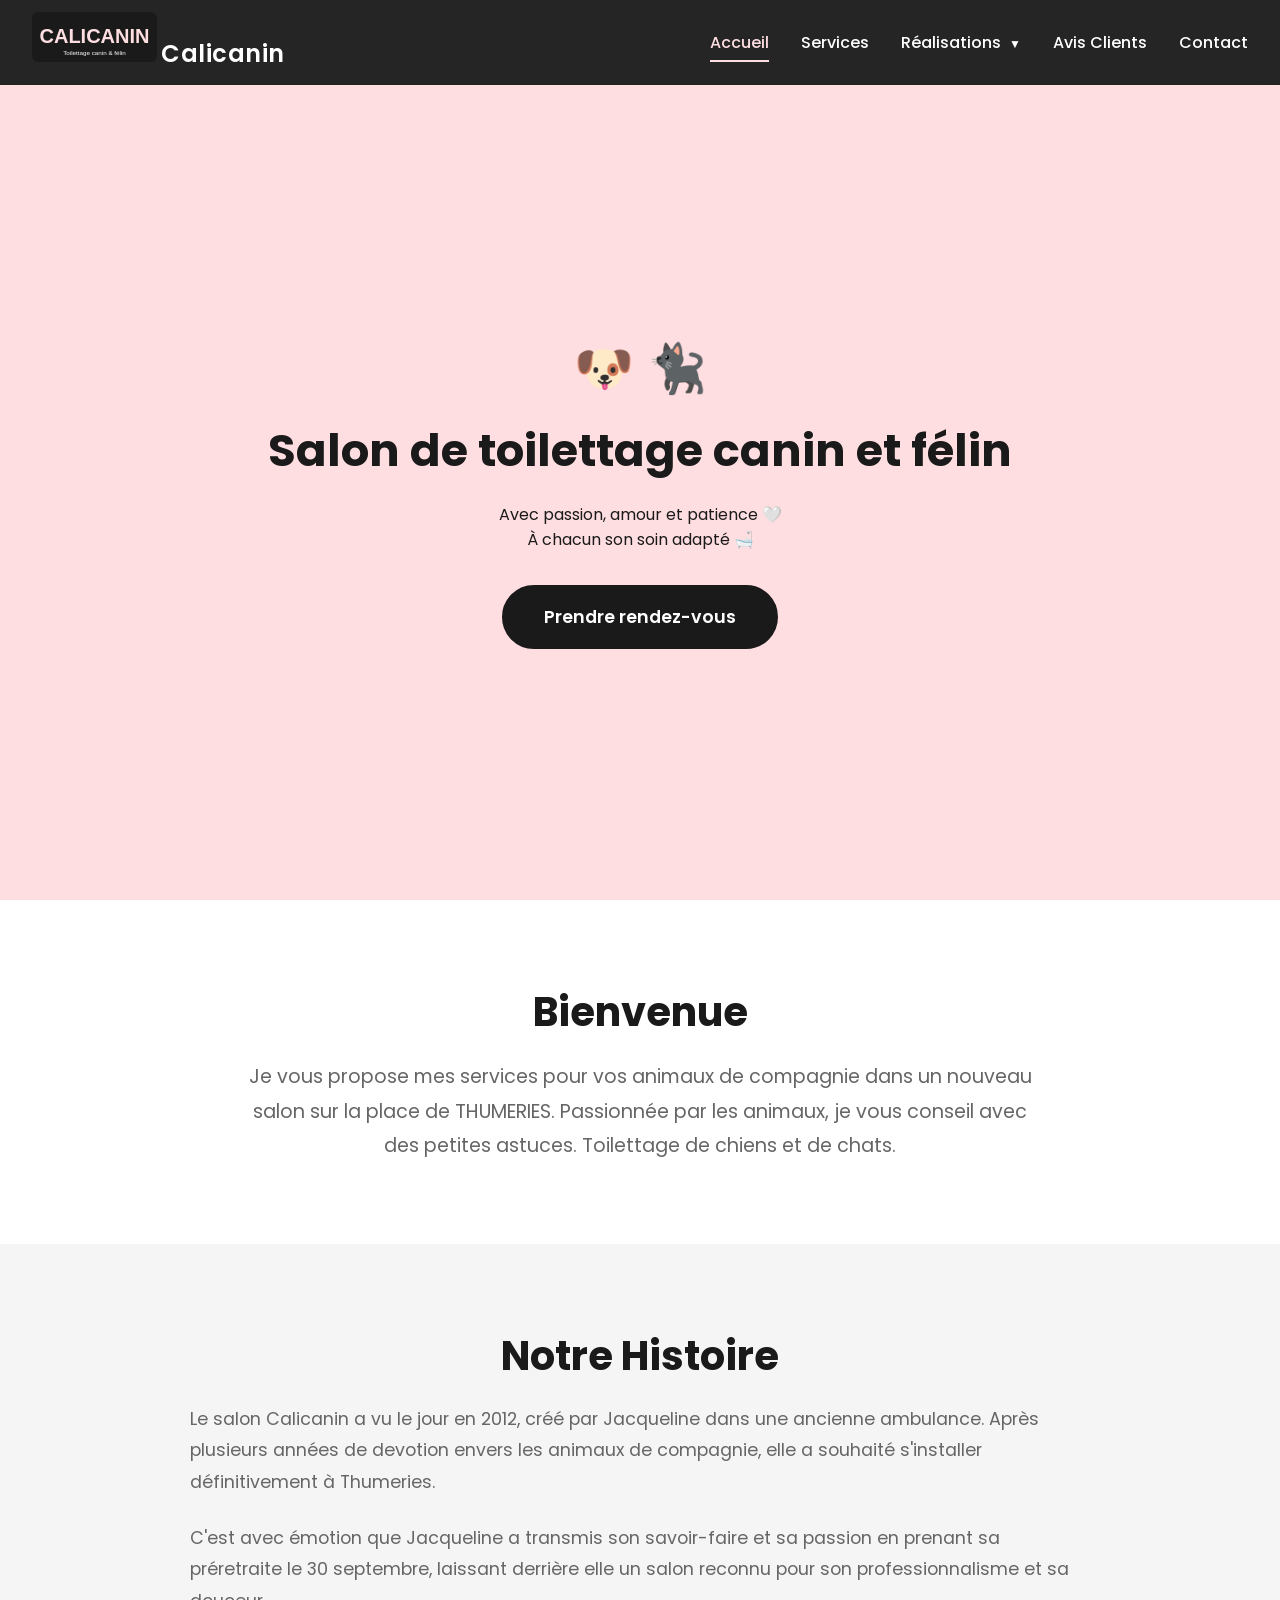
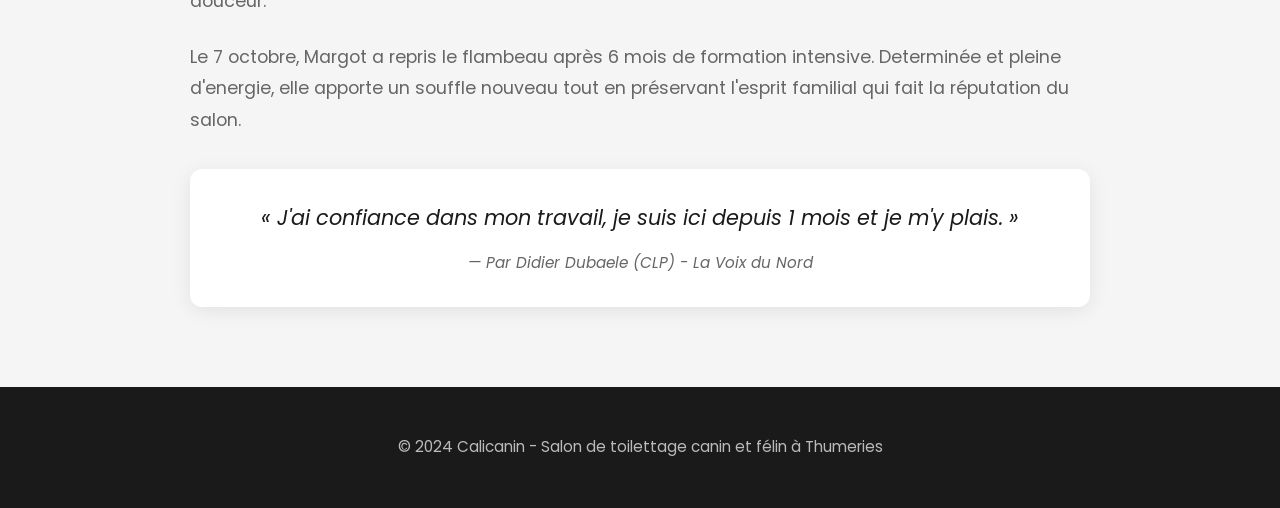
==== index.html @ a3aefd9c "feat: create Calicanin dog and cat grooming salon website - Add multi-page static website with 5 HTM" ====
<!DOCTYPE html>
<html lang="fr">
<head>
  <meta charset="UTF-8">
  <meta name="viewport" content="width=device-width, initial-scale=1.0">
  <title>Calicanin - Salon de Toilettage Canin et Félin</title>
  <meta name="description" content="Salon de toilettage canin et félin à Thumeries. Prendre soin de vos animaux avec passion, amour et patience.">
  <link rel="stylesheet" href="style.css">
  <link rel="preconnect" href="https://fonts.googleapis.com">
  <link rel="preconnect" href="https://fonts.gstatic.com" crossorigin>
  <link href="https://fonts.googleapis.com/css2?family=Poppins:wght@400;500;600;700&display=swap" rel="stylesheet">
</head>
<body>
  <!-- Navigation -->
  <nav class="navbar">
    <div class="logo">
      <a href="index.html">
        <img src="assets/logo-calicanin.svg" alt="Logo Calicanin" onerror="this.style.display='none'">
        <span>Calicanin</span>
      </a>
    </div>
    
    <div class="hamburger">
      <span></span>
      <span></span>
      <span></span>
    </div>
    
    <ul class="nav-links">
      <li><a href="index.html" class="active">Accueil</a></li>
      <li><a href="services.html">Services</a></li>
      <li class="nav-item-dropdown">
        <a href="realisations.html" class="dropdown-toggle">
          Réalisations <span class="dropdown-arrow">▼</span>
        </a>
        <ul class="dropdown-menu">
          <li><a href="realisations.html#chiens">Chiens</a></li>
          <li><a href="realisations.html#chats">Chats</a></li>
          <li><a href="realisations.html#avant-apres">Avant/Après</a></li>
          <li><a href="realisations.html#coupes-ciseaux">Coupes Ciseaux</a></li>
          <li><a href="realisations.html#tontes">Tontes</a></li>
        </ul>
      </li>
      <li><a href="avis.html">Avis Clients</a></li>
      <li><a href="contact.html">Contact</a></li>
    </ul>
  </nav>

  <!-- Main Content -->
  <main>
    <!-- Hero Section -->
    <section class="hero">
      <div class="hero-content">
        <div class="emoji">🐶 🐈‍⬛</div>
        <h1>Salon de toilettage canin et félin</h1>
        <p>Avec passion, amour et patience 🤍</p>
        <p>À chacun son soin adapté 🛁</p>
        <a href="contact.html" class="cta-button">Prendre rendez-vous</a>
      </div>
    </section>

    <!-- Section Bienvenue -->
    <section class="section bienvenue">
      <div class="container">
        <h2 class="section-title">Bienvenue</h2>
        <div class="bienvenue-content">
          <p>Je vous propose mes services pour vos animaux de compagnie dans un nouveau salon sur la place de THUMERIES. Passionnée par les animaux, je vous conseil avec des petites astuces. Toilettage de chiens et de chats.</p>
        </div>
      </div>
    </section>

    <!-- Section Notre Histoire -->
    <section class="section notre-histoire">
      <div class="container">
        <h2 class="section-title">Notre Histoire</h2>
        <div class="histoire-content">
          <p>Le salon Calicanin a vu le jour en 2012, créé par Jacqueline dans une ancienne ambulance. Après plusieurs années de devotion envers les animaux de compagnie, elle a souhaité s'installer définitivement à Thumeries.</p>
          
          <p>C'est avec émotion que Jacqueline a transmis son savoir-faire et sa passion en prenant sa préretraite le 30 septembre, laissant derrière elle un salon reconnu pour son professionnalisme et sa douceur.</p>
          
          <p>Le 7 octobre, Margot a repris le flambeau après 6 mois de formation intensive. Determinée et pleine d'energie, elle apporte un souffle nouveau tout en préservant l'esprit familial qui fait la réputation du salon.</p>
          
          <div class="citation">
            <blockquote>
              « J'ai confiance dans mon travail, je suis ici depuis 1 mois et je m'y plais. »
            </blockquote>
            <cite>— Par Didier Dubaele (CLP) - La Voix du Nord</cite>
          </div>
        </div>
      </div>
    </section>
  </main>

  <!-- Footer -->
  <footer>
    <p>&copy; 2024 Calicanin - Salon de toilettage canin et félin à Thumeries</p>
  </footer>

  <script src="script.js"></script>
</body>
</html>
---- style.css ----
/* ================================================
   CALICANIN - Salon de Toilettage Canin et Félin
   Charte Graphique: Rose pâle #ffdee1, Noir #1a1a1a, Blanc #ffffff
   ================================================ */

/* ---------- Variables CSS ---------- */
:root {
  --color-rose: #ffdee1;
  --color-rose-dark: #ffc4cc;
  --color-noir: #1a1a1a;
  --color-blanc: #ffffff;
  --color-gris: #f5f5f5;
  --color-gris-fonce: #333333;
  --color-texte: #1a1a1a;
  --color-texte-clair: #666666;
  --font-principale: 'Poppins', 'Helvetica Neue', Arial, sans-serif;
  --shadowdouce: 0 4px 20px rgba(0, 0, 0, 0.08);
  --shadow-hover: 0 8px 30px rgba(0, 0, 0, 0.12);
  --transition: all 0.3s ease;
}

/* ---------- Reset et Base ---------- */
* {
  margin: 0;
  padding: 0;
  box-sizing: border-box;
}

html {
  scroll-behavior: smooth;
}

body {
  font-family: var(--font-principale);
  color: var(--color-texte);
  line-height: 1.6;
  background-color: var(--color-blanc);
}

a {
  text-decoration: none;
  color: inherit;
}

ul {
  list-style: none;
}

img {
  max-width: 100%;
  height: auto;
}

/* ---------- Navigation (Navbar) ---------- */
.navbar {
  position: fixed;
  top: 0;
  left: 0;
  right: 0;
  z-index: 1000;
  background-color: rgba(26, 26, 26, 0.95);
  backdrop-filter: blur(10px);
  -webkit-backdrop-filter: blur(10px);
  padding: 0.75rem 2rem;
  display: flex;
  justify-content: space-between;
  align-items: center;
  transition: var(--transition);
}

.navbar .logo {
  display: flex;
  align-items: center;
  gap: 0.75rem;
}

.navbar .logo img {
  height: 50px;
  width: auto;
}

.navbar .logo span {
  color: var(--color-blanc);
  font-size: 1.5rem;
  font-weight: 600;
  letter-spacing: 0.5px;
}

.nav-links {
  display: flex;
  align-items: center;
  gap: 2rem;
}

.nav-links a {
  color: var(--color-blanc);
  font-weight: 500;
  font-size: 1rem;
  position: relative;
  padding: 0.5rem 0;
  transition: var(--transition);
}

.nav-links a::after {
  content: '';
  position: absolute;
  bottom: 0;
  left: 0;
  width: 0;
  height: 2px;
  background-color: var(--color-rose);
  transition: var(--transition);
}

.nav-links a:hover::after,
.nav-links a.active::after {
  width: 100%;
}

.nav-links a:hover,
.nav-links a.active {
  color: var(--color-rose);
}

/* Dropdown Menu */
.nav-item-dropdown {
  position: relative;
}

.dropdown-menu {
  position: absolute;
  top: 100%;
  left: 50%;
  transform: translateX(-50%);
  background-color: var(--color-noir);
  min-width: 200px;
  border-radius: 8px;
  box-shadow: var(--shadow-hover);
  opacity: 0;
  visibility: hidden;
  transition: var(--transition);
  padding: 0.5rem 0;
  margin-top: 0.5rem;
}

.nav-item-dropdown:hover .dropdown-menu {
  opacity: 1;
  visibility: visible;
}

.dropdown-menu li {
  padding: 0;
}

.dropdown-menu a {
  display: block;
  padding: 0.75rem 1.5rem;
  font-size: 0.95rem;
  border-radius: 0;
}

.dropdown-menu a:hover {
  background-color: rgba(255, 222, 225, 0.1);
}

.dropdown-arrow {
  font-size: 0.75rem;
  margin-left: 0.25rem;
}

/* Hamburger Menu */
.hamburger {
  display: none;
  flex-direction: column;
  gap: 5px;
  cursor: pointer;
  padding: 0.5rem;
  z-index: 1001;
}

.hamburger span {
  display: block;
  width: 28px;
  height: 3px;
  background-color: var(--color-blanc);
  border-radius: 3px;
  transition: var(--transition);
}

.hamburger.active span:nth-child(1) {
  transform: rotate(45deg) translate(6px, 6px);
}

.hamburger.active span:nth-child(2) {
  opacity: 0;
}

.hamburger.active span:nth-child(3) {
  transform: rotate(-45deg) translate(6px, -6px);
}

/* ---------- Main Content ---------- */
main {
  padding-top: 80px;
}

.container {
  max-width: 1200px;
  margin: 0 auto;
  padding: 0 2rem;
}

.section {
  padding: 5rem 0;
}

.section-title {
  font-size: 2.5rem;
  font-weight: 700;
  color: var(--color-noir);
  text-align: center;
  margin-bottom: 1rem;
}

.section-subtitle {
  font-size: 1.1rem;
  color: var(--color-texte-clair);
  text-align: center;
  margin-bottom: 3rem;
}

/* ---------- Hero Section (Accueil) ---------- */
.hero {
  background-color: var(--color-rose);
  min-height: calc(100vh - 80px);
  display: flex;
  align-items: center;
  justify-content: center;
  text-align: center;
  padding: 4rem 2rem;
}

.hero-content {
  max-width: 800px;
}

.hero h1 {
  font-size: 2.8rem;
  font-weight: 700;
  color: var(--color-noir);
  margin-bottom: 1.5rem;
  line-height: 1.2;
}

.hero .emoji {
  font-size: 3rem;
  margin-bottom: 1rem;
}

.cta-button {
  display: inline-block;
  background-color: var(--color-noir);
  color: var(--color-blanc);
  padding: 1rem 2.5rem;
  border-radius: 50px;
  font-weight: 600;
  font-size: 1.1rem;
  margin-top: 2rem;
  transition: var(--transition);
  border: 2px solid var(--color-noir);
}

.cta-button:hover {
  background-color: transparent;
  color: var(--color-noir);
  transform: translateY(-3px);
  box-shadow: var(--shadow-hover);
}

/* ---------- Bienvenue Section ---------- */
.bienvenue {
  background-color: var(--color-blanc);
  text-align: center;
}

.bienvenue-content {
  max-width: 800px;
  margin: 0 auto;
}

.bienvenue p {
  font-size: 1.2rem;
  color: var(--color-texte-clair);
  line-height: 1.8;
}

/* ---------- Notre Histoire Section ---------- */
.notre-histoire {
  background-color: var(--color-gris);
}

.histoire-content {
  max-width: 900px;
  margin: 0 auto;
}

.histoire-content p {
  font-size: 1.1rem;
  color: var(--color-texte-clair);
  margin-bottom: 1.5rem;
  line-height: 1.8;
}

.citation {
  background-color: var(--color-blanc);
  padding: 2rem;
  border-radius: 12px;
  box-shadow: var(--shadowdouce);
  text-align: center;
  margin-top: 2rem;
}

.citation blockquote {
  font-size: 1.3rem;
  font-style: italic;
  color: var(--color-noir);
  margin-bottom: 1rem;
}

.citation cite {
  font-size: 0.95rem;
  color: var(--color-texte-clair);
}

/* ---------- Services Page ---------- */
.services-hero {
  background-color: var(--color-rose);
  padding: 6rem 2rem 4rem;
  text-align: center;
}

.services-hero h1 {
  font-size: 2.5rem;
  font-weight: 700;
  color: var(--color-noir);
}

.tarifs-section {
  padding: 4rem 0;
}

.tarif-table {
  width: 100%;
  border-collapse: collapse;
  background-color: var(--color-blanc);
  border-radius: 12px;
  overflow: hidden;
  box-shadow: var(--shadowdouce);
}

.tarif-table thead {
  background-color: var(--color-noir);
  color: var(--color-blanc);
}

.tarif-table th,
.tarif-table td {
  padding: 1.25rem 1.5rem;
  text-align: left;
}

.tarif-table th {
  font-weight: 600;
  font-size: 1.1rem;
}

.tarif-table tbody tr {
  border-bottom: 1px solid var(--color-gris);
}

.tarif-table tbody tr:last-child {
  border-bottom: none;
}

.tarif-table tbody tr:hover {
  background-color: rgba(255, 222, 225, 0.3);
}

.tarif-table td:first-child {
  font-weight: 600;
  color: var(--color-noir);
}

.tarif-table td:last-child {
  text-align: right;
  font-weight: 600;
  color: var(--color-noir);
}

.notes-tarifs {
  margin-top: 2rem;
  padding: 1.5rem;
  background-color: var(--color-gris);
  border-radius: 8px;
  font-size: 0.95rem;
  color: var(--color-texte-clair);
}

/* ---------- Réalisations Page ---------- */
.realisations-hero {
  background-color: var(--color-rose);
  padding: 6rem 2rem 4rem;
  text-align: center;
}

.realisations-hero h1 {
  font-size: 2.5rem;
  font-weight: 700;
  color: var(--color-noir);
}

.galerie-section {
  padding: 4rem 0;
}

.galerie-grid {
  display: grid;
  grid-template-columns: repeat(auto-fill, minmax(280px, 1fr));
  gap: 1.5rem;
}

.galerie-item {
  position: relative;
  overflow: hidden;
  border-radius: 12px;
  aspect-ratio: 4/3;
  background-color: var(--color-gris);
}

.galerie-item img {
  width: 100%;
  height: 100%;
  object-fit: cover;
  transition: var(--transition);
}

.galerie-item:hover img {
  transform: scale(1.05);
}

.galerie-item .overlay {
  position: absolute;
  bottom: 0;
  left: 0;
  right: 0;
  background: linear-gradient(transparent, rgba(0, 0, 0, 0.7));
  color: var(--color-blanc);
  padding: 1.5rem;
  transform: translateY(100%);
  transition: var(--transition);
}

.galerie-item:hover .overlay {
  transform: translateY(0);
}

.placeholder-realisation {
  width: 100%;
  height: 100%;
  display: flex;
  align-items: center;
  justify-content: center;
  background-color: var(--color-rose);
  color: var(--color-noir);
  font-size: 1.2rem;
  font-weight: 500;
}

/* ---------- Avis Page ---------- */
.avis-hero {
  background-color: var(--color-rose);
  padding: 6rem 2rem 4rem;
  text-align: center;
}

.avis-hero h1 {
  font-size: 2.5rem;
  font-weight: 700;
  color: var(--color-noir);
}

.horaires-section {
  padding: 4rem 0;
  background-color: var(--color-blanc);
}

.horaires-grid {
  display: grid;
  grid-template-columns: repeat(auto-fit, minmax(300px, 1fr));
  gap: 2rem;
  max-width: 900px;
  margin: 0 auto;
}

.horaires-card {
  background-color: var(--color-gris);
  padding: 2rem;
  border-radius: 12px;
  text-align: center;
}

.horaires-card h3 {
  font-size: 1.3rem;
  margin-bottom: 1rem;
  color: var(--color-noir);
}

.horaires-card p {
  color: var(--color-texte-clair);
  line-height: 1.8;
}

.google-reviews {
  padding: 4rem 0;
  background-color: var(--color-gris);
}

.google-note {
  text-align: center;
  margin-bottom: 3rem;
}

.google-note .note {
  font-size: 3rem;
  font-weight: 700;
  color: var(--color-noir);
}

.google-note .note span {
  color: #f59e0b;
}

.google-note .avis-count {
  font-size: 1.1rem;
  color: var(--color-texte-clair);
}

.avis-grid {
  display: grid;
  grid-template-columns: repeat(auto-fit, minmax(320px, 1fr));
  gap: 2rem;
  max-width: 1100px;
  margin: 0 auto;
}

.avis-card {
  background-color: var(--color-blanc);
  padding: 2rem;
  border-radius: 12px;
  box-shadow: var(--shadowdouce);
}

.avis-card .auteur {
  font-weight: 600;
  color: var(--color-noir);
  margin-bottom: 0.5rem;
}

.avis-card .etoiles {
  color: #f59e0b;
  margin-bottom: 1rem;
}

.avis-card .texte {
  color: var(--color-texte-clair);
  line-height: 1.7;
  font-style: italic;
}

/* ---------- Contact Page ---------- */
.contact-hero {
  background-color: var(--color-rose);
  padding: 6rem 2rem 4rem;
  text-align: center;
}

.contact-hero h1 {
  font-size: 2.5rem;
  font-weight: 700;
  color: var(--color-noir);
}

.contact-section {
  padding: 4rem 0;
  background-color: var(--color-blanc);
}

.contact-grid {
  display: grid;
  grid-template-columns: repeat(auto-fit, minmax(300px, 1fr));
  gap: 3rem;
  max-width: 1000px;
  margin: 0 auto;
}

.contact-info {
  background-color: var(--color-gris);
  padding: 2.5rem;
  border-radius: 12px;
}

.contact-info h3 {
  font-size: 1.5rem;
  margin-bottom: 1.5rem;
  color: var(--color-noir);
}

.contact-item {
  display: flex;
  align-items: flex-start;
  gap: 1rem;
  margin-bottom: 1.5rem;
}

.contact-item:last-child {
  margin-bottom: 0;
}

.contact-item .icon {
  font-size: 1.5rem;
  flex-shrink: 0;
}

.contact-item .details h4 {
  font-size: 1rem;
  font-weight: 600;
  color: var(--color-noir);
  margin-bottom: 0.25rem;
}

.contact-item .details p {
  color: var(--color-texte-clair);
}

.contact-item .details a {
  color: var(--color-noir);
  transition: var(--transition);
}

.contact-item .details a:hover {
  color: var(--color-rose-dark);
}

.rs-button {
  display: inline-flex;
  align-items: center;
  gap: 0.5rem;
  background-color: var(--color-noir);
  color: var(--color-blanc);
  padding: 0.75rem 1.5rem;
  border-radius: 50px;
  margin-top: 1rem;
  transition: var(--transition);
}

.rs-button:hover {
  background-color: var(--color-rose-dark);
  color: var(--color-noir);
}

.contact-message {
  background-color: var(--color-rose);
  padding: 2.5rem;
  border-radius: 12px;
  display: flex;
  flex-direction: column;
  justify-content: center;
}

.contact-message p {
  font-size: 1.2rem;
  color: var(--color-noir);
  line-height: 1.8;
}

.contact-message .signature {
  margin-top: 2rem;
  font-weight: 600;
}

/* ---------- Footer ---------- */
footer {
  background-color: var(--color-noir);
  color: var(--color-blanc);
  padding: 3rem 2rem;
  text-align: center;
}

footer p {
  color: rgba(255, 255, 255, 0.7);
  font-size: 0.95rem;
}

/* ---------- Responsive Design ---------- */
@media (max-width: 992px) {
  .nav-links {
    position: fixed;
    top: 0;
    right: -100%;
    width: 80%;
    max-width: 350px;
    height: 100vh;
    background-color: var(--color-noir);
    flex-direction: column;
    justify-content: center;
    gap: 1.5rem;
    padding: 2rem;
    transition: var(--transition);
    z-index: 1000;
  }

  .nav-links.active {
    right: 0;
  }

  .hamburger {
    display: flex;
  }

  .dropdown-menu {
    position: static;
    transform: none;
    background-color: transparent;
    box-shadow: none;
    opacity: 1;
    visibility: visible;
    padding-left: 1rem;
    display: none;
  }

  .nav-item-dropdown:hover .dropdown-menu,
  .nav-item-dropdown.active .dropdown-menu {
    display: block;
  }

  .dropdown-menu a {
    color: rgba(255, 255, 255, 0.8);
  }

  .hero h1 {
    font-size: 2rem;
  }

  .section-title {
    font-size: 2rem;
  }
}

@media (max-width: 768px) {
  .navbar {
    padding: 0.75rem 1rem;
  }

  .navbar .logo img {
    height: 40px;
  }

  .navbar .logo span {
    font-size: 1.2rem;
  }

  .hero {
    padding: 3rem 1.5rem;
  }

  .hero h1 {
    font-size: 1.75rem;
  }

  .hero .emoji {
    font-size: 2.5rem;
  }

  .cta-button {
    padding: 0.875rem 2rem;
    font-size: 1rem;
  }

  .section {
    padding: 3rem 0;
  }

  .section-title {
    font-size: 1.75rem;
  }

  .tarif-table {
    font-size: 0.9rem;
  }

  .tarif-table th,
  .tarif-table td {
    padding: 1rem;
  }

  .galerie-grid {
    grid-template-columns: repeat(auto-fill, minmax(200px, 1fr));
    gap: 1rem;
  }

  .avis-grid,
  .contact-grid {
    grid-template-columns: 1fr;
  }

  .container {
    padding: 0 1rem;
  }
}

@media (max-width: 480px) {
  .hero h1 {
    font-size: 1.5rem;
  }

  .section-title {
    font-size: 1.5rem;
  }

  .citation blockquote {
    font-size: 1.1rem;
  }

  .google-note .note {
    font-size: 2.5rem;
  }
}
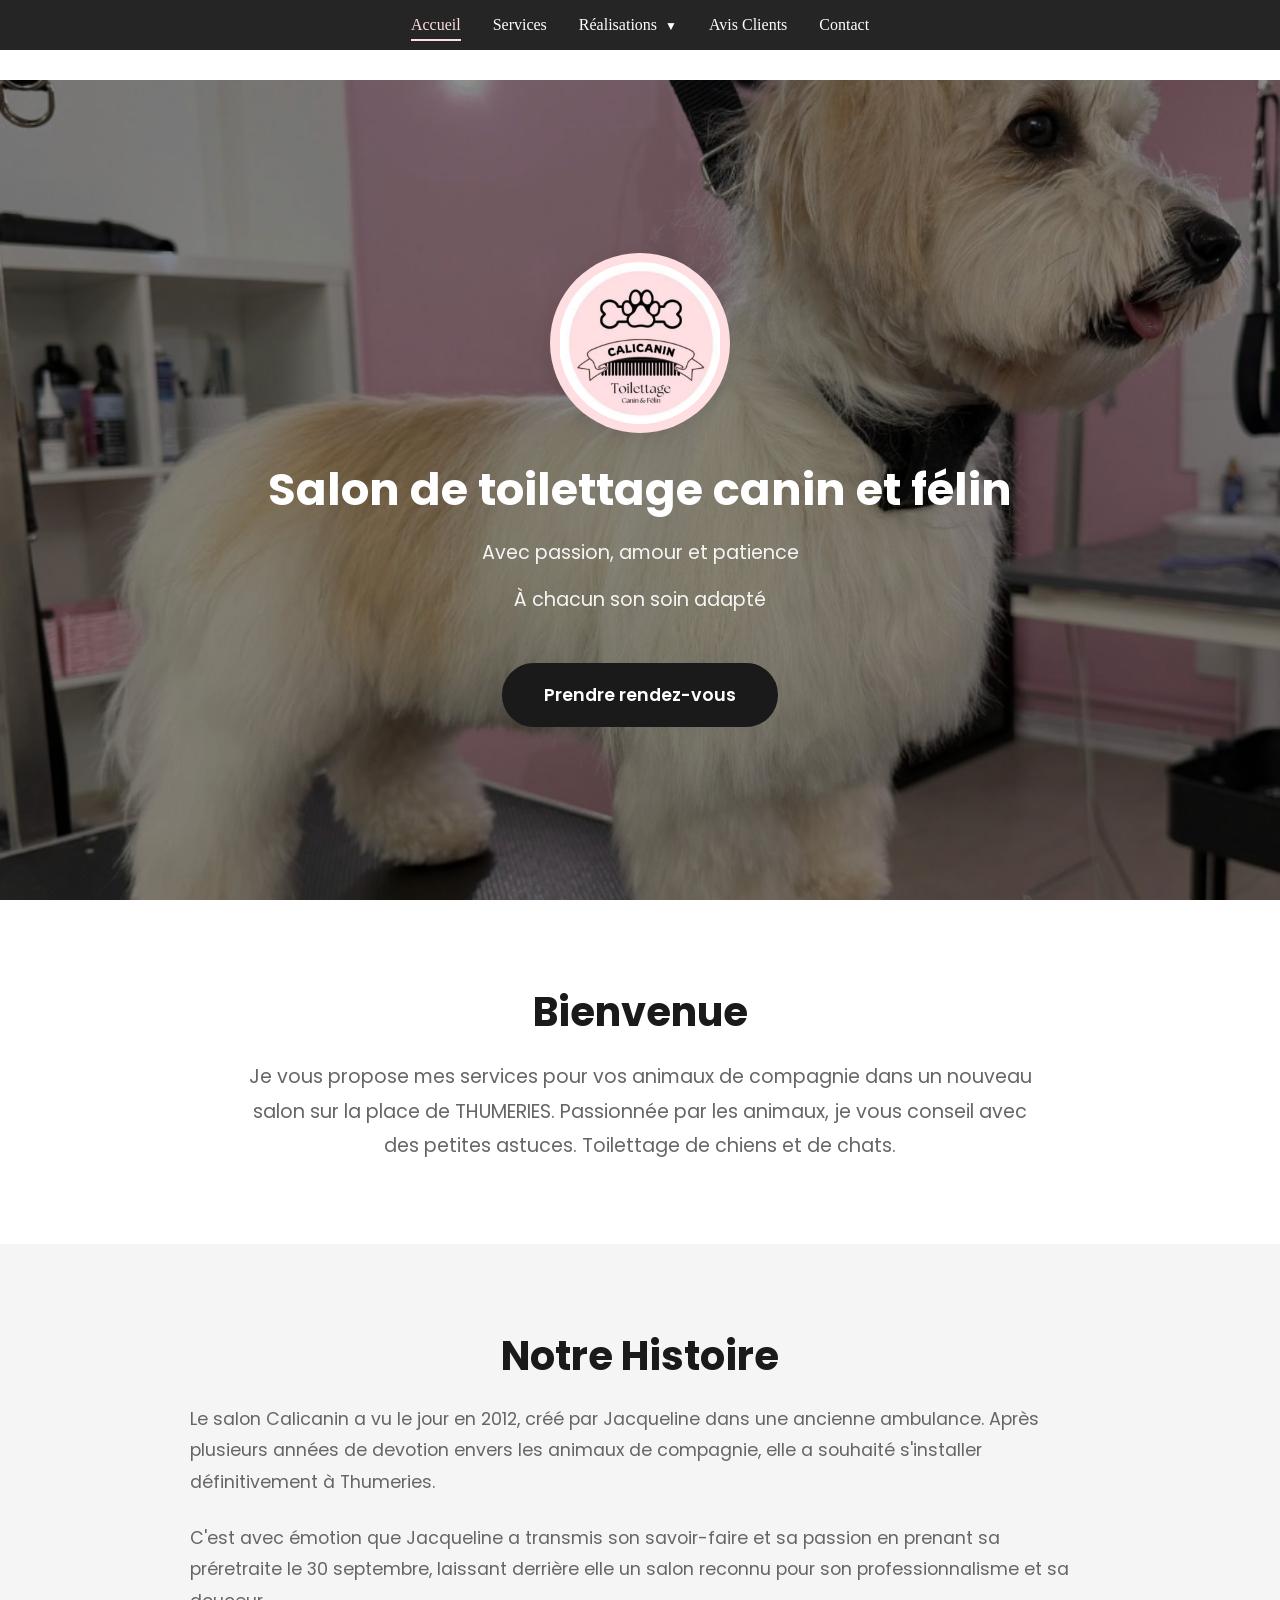
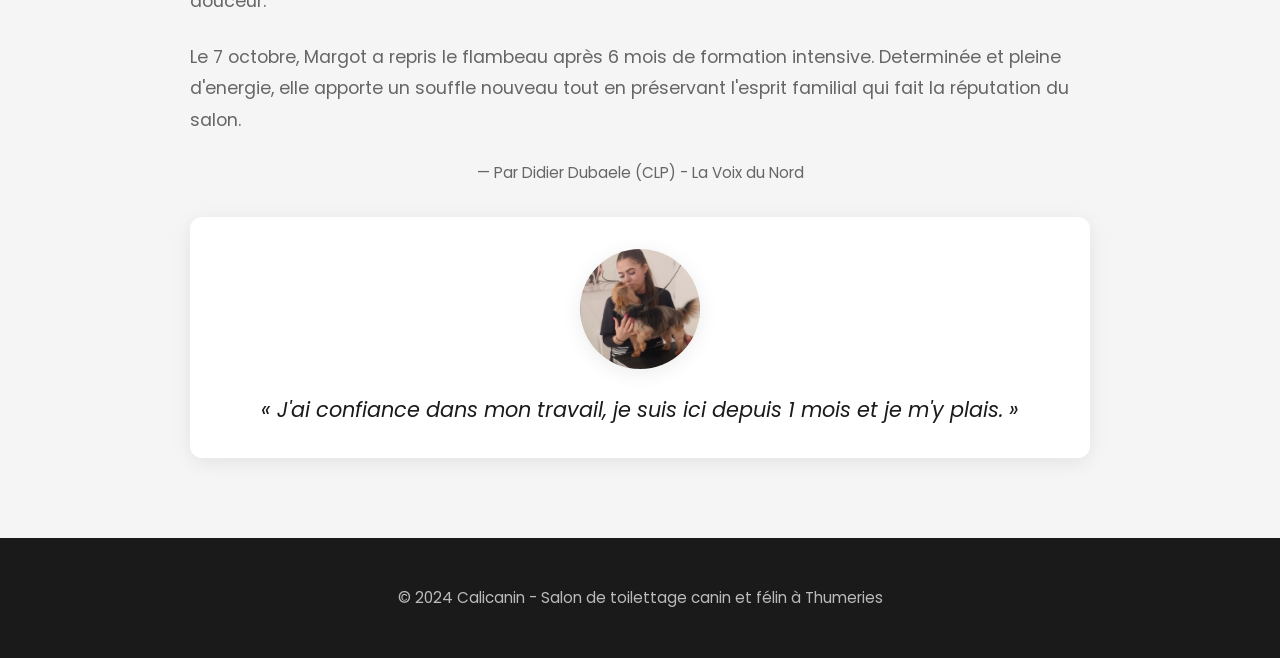
==== commit c7e67ccf: "Mise à jour du site Calicanin" ====
--- a/index.html
+++ b/index.html
@@ -8,18 +8,11 @@
   <link rel="stylesheet" href="style.css">
   <link rel="preconnect" href="https://fonts.googleapis.com">
   <link rel="preconnect" href="https://fonts.gstatic.com" crossorigin>
-  <link href="https://fonts.googleapis.com/css2?family=Poppins:wght@400;500;600;700&display=swap" rel="stylesheet">
+  <link href="https://fonts.googleapis.com/css2?family=Poppins:wght@400;500;600;700&family=Baguette+Script&display=swap" rel="stylesheet">
 </head>
 <body>
   <!-- Navigation -->
   <nav class="navbar">
-    <div class="logo">
-      <a href="index.html">
-        <img src="assets/logo-calicanin.svg" alt="Logo Calicanin" onerror="this.style.display='none'">
-        <span>Calicanin</span>
-      </a>
-    </div>
-    
     <div class="hamburger">
       <span></span>
       <span></span>
@@ -51,10 +44,12 @@
     <!-- Hero Section -->
     <section class="hero">
       <div class="hero-content">
-        <div class="emoji">🐶 🐈‍⬛</div>
+        <div class="hero-logo">
+          <img src="assets/logo.png" alt="Logo Calicanin" class="hero-logo-image" onerror="this.style.display='none'">
+        </div>
         <h1>Salon de toilettage canin et félin</h1>
-        <p>Avec passion, amour et patience 🤍</p>
-        <p>À chacun son soin adapté 🛁</p>
+        <p class="hero-subtitle">Avec passion, amour et patience</p>
+        <p class="hero-callout">À chacun son soin adapté</p>
         <a href="contact.html" class="cta-button">Prendre rendez-vous</a>
       </div>
     </section>
@@ -80,11 +75,13 @@
           
           <p>Le 7 octobre, Margot a repris le flambeau après 6 mois de formation intensive. Determinée et pleine d'energie, elle apporte un souffle nouveau tout en préservant l'esprit familial qui fait la réputation du salon.</p>
           
+          <div class="citation-credit">— Par Didier Dubaele (CLP) - La Voix du Nord</div>
+
           <div class="citation">
+            <img class="citation-image" src="assets/patron.jpg" alt="Patron Calicanin" onerror="this.style.display='none'">
             <blockquote>
               « J'ai confiance dans mon travail, je suis ici depuis 1 mois et je m'y plais. »
             </blockquote>
-            <cite>— Par Didier Dubaele (CLP) - La Voix du Nord</cite>
           </div>
         </div>
       </div>
--- a/style.css
+++ b/style.css
@@ -63,27 +63,40 @@
   -webkit-backdrop-filter: blur(10px);
   padding: 0.75rem 2rem;
   display: flex;
-  justify-content: space-between;
+  justify-content: center;
   align-items: center;
   transition: var(--transition);
 }
 
 .navbar .logo {
+  display: none;
+}
+
+.nav-links {
   display: flex;
   align-items: center;
-  gap: 0.75rem;
-}
-
-.navbar .logo img {
-  height: 50px;
-  width: auto;
-}
-
-.navbar .logo span {
+  gap: 2rem;
+  font-family: 'Baguette Script', cursive;
+}
+
+.nav-links a {
   color: var(--color-blanc);
-  font-size: 1.5rem;
-  font-weight: 600;
-  letter-spacing: 0.5px;
+  font-weight: 500;
+  font-size: 1rem;
+  position: relative;
+  padding: 0.5rem 0;
+  transition: var(--transition);
+}
+
+.nav-links a::after {
+  content: '';
+  position: absolute;
+  bottom: 0;
+  left: 0;
+  width: 0;
+  height: 2px;
+  background-color: var(--color-rose);
+  transition: var(--transition);
 }
 
 .nav-links {
@@ -231,29 +244,72 @@
 
 /* ---------- Hero Section (Accueil) ---------- */
 .hero {
+  position: relative;
   background-color: var(--color-rose);
+  background-image: url('assets/hero-bg.png');
+  background-size: cover;
+  background-position: center;
+  background-repeat: no-repeat;
   min-height: calc(100vh - 80px);
   display: flex;
   align-items: center;
   justify-content: center;
   text-align: center;
   padding: 4rem 2rem;
+  color: var(--color-blanc);
+}
+
+.hero::before {
+  content: '';
+  position: absolute;
+  inset: 0;
+  background: rgba(0, 0, 0, 0.45);
 }
 
 .hero-content {
+  position: relative;
+  z-index: 1;
   max-width: 800px;
 }
 
+.hero-logo {
+  width: 180px;
+  height: 180px;
+  margin: 0 auto 2rem;
+  border-radius: 50%;
+  background: var(--color-rose);
+  display: flex;
+  align-items: center;
+  justify-content: center;
+  overflow: hidden;
+  box-shadow: var(--shadowdouce);
+}
+
+.hero-logo-image {
+  width: 90%;
+  height: 90%;
+  object-fit: contain;
+  border-radius: 50%;
+  background: transparent;
+}
+
+.hero .hero-brand {
+  display: none;
+}
+
 .hero h1 {
+  font-family: 'Valmist', var(--font-principale);
   font-size: 2.8rem;
   font-weight: 700;
-  color: var(--color-noir);
+  color: var(--color-blanc);
   margin-bottom: 1.5rem;
-  line-height: 1.2;
-}
-
-.hero .emoji {
-  font-size: 3rem;
+  line-height: 1.1;
+}
+
+.hero-subtitle,
+.hero-callout {
+  color: rgba(255, 255, 255, 0.92);
+  font-size: 1.2rem;
   margin-bottom: 1rem;
 }
 
@@ -320,33 +376,101 @@
   margin-top: 2rem;
 }
 
+.citation-image {
+  display: block;
+  margin: 0 auto 1.5rem;
+  width: 120px;
+  height: 120px;
+  border-radius: 50%;
+  object-fit: cover;
+  box-shadow: var(--shadowdouce);
+}
+
 .citation blockquote {
   font-size: 1.3rem;
   font-style: italic;
   color: var(--color-noir);
-  margin-bottom: 1rem;
-}
-
-.citation cite {
+  margin-bottom: 0;
+}
+
+.citation-credit {
+  text-align: center;
+  color: var(--color-texte-clair);
   font-size: 0.95rem;
-  color: var(--color-texte-clair);
+  margin-top: 1.5rem;
 }
 
 /* ---------- Services Page ---------- */
 .services-hero {
-  background-color: var(--color-rose);
-  padding: 6rem 2rem 4rem;
-  text-align: center;
-}
-
-.services-hero h1 {
-  font-size: 2.5rem;
+  background-color: var(--color-blanc);
+  padding: 4rem 0 2rem;
+  text-align: center;
+}
+
+.services-image {
+  display: none;
+}
+
+.services-transcription {
+  padding: 4rem 0;
+  background-color: var(--color-blanc);
+}
+
+.services-text {
+  max-width: 1100px;
+  margin: 0 auto;
+  font-family: 'Cormorant Garamond', serif;
+  color: var(--color-noir);
+}
+
+.services-title {
+  font-size: 3rem;
   font-weight: 700;
-  color: var(--color-noir);
+  text-align: center;
+  letter-spacing: 0.25em;
+  margin-bottom: 0.5rem;
+}
+
+.services-subtitle {
+  font-size: 1.4rem;
+  text-align: center;
+  color: var(--color-texte-clair);
+  margin-bottom: 2rem;
+}
+
+.services-columns {
+  display: grid;
+  grid-template-columns: repeat(auto-fit, minmax(320px, 1fr));
+  gap: 2rem;
+}
+
+.services-heading {
+  font-size: 1.25rem;
+  font-weight: 600;
+  margin-top: 1.5rem;
+  margin-bottom: 0.75rem;
+}
+
+.services-columns ul {
+  list-style: none;
+  margin: 0;
+  padding: 0;
+}
+
+.services-columns li {
+  margin-bottom: 0.65rem;
+  font-size: 1rem;
+  line-height: 1.7;
+}
+
+.services-note {
+  margin-top: 2rem;
+  font-size: 1rem;
+  color: var(--color-texte-clair);
 }
 
 .tarifs-section {
-  padding: 4rem 0;
+  display: none;
 }
 
 .tarif-table {
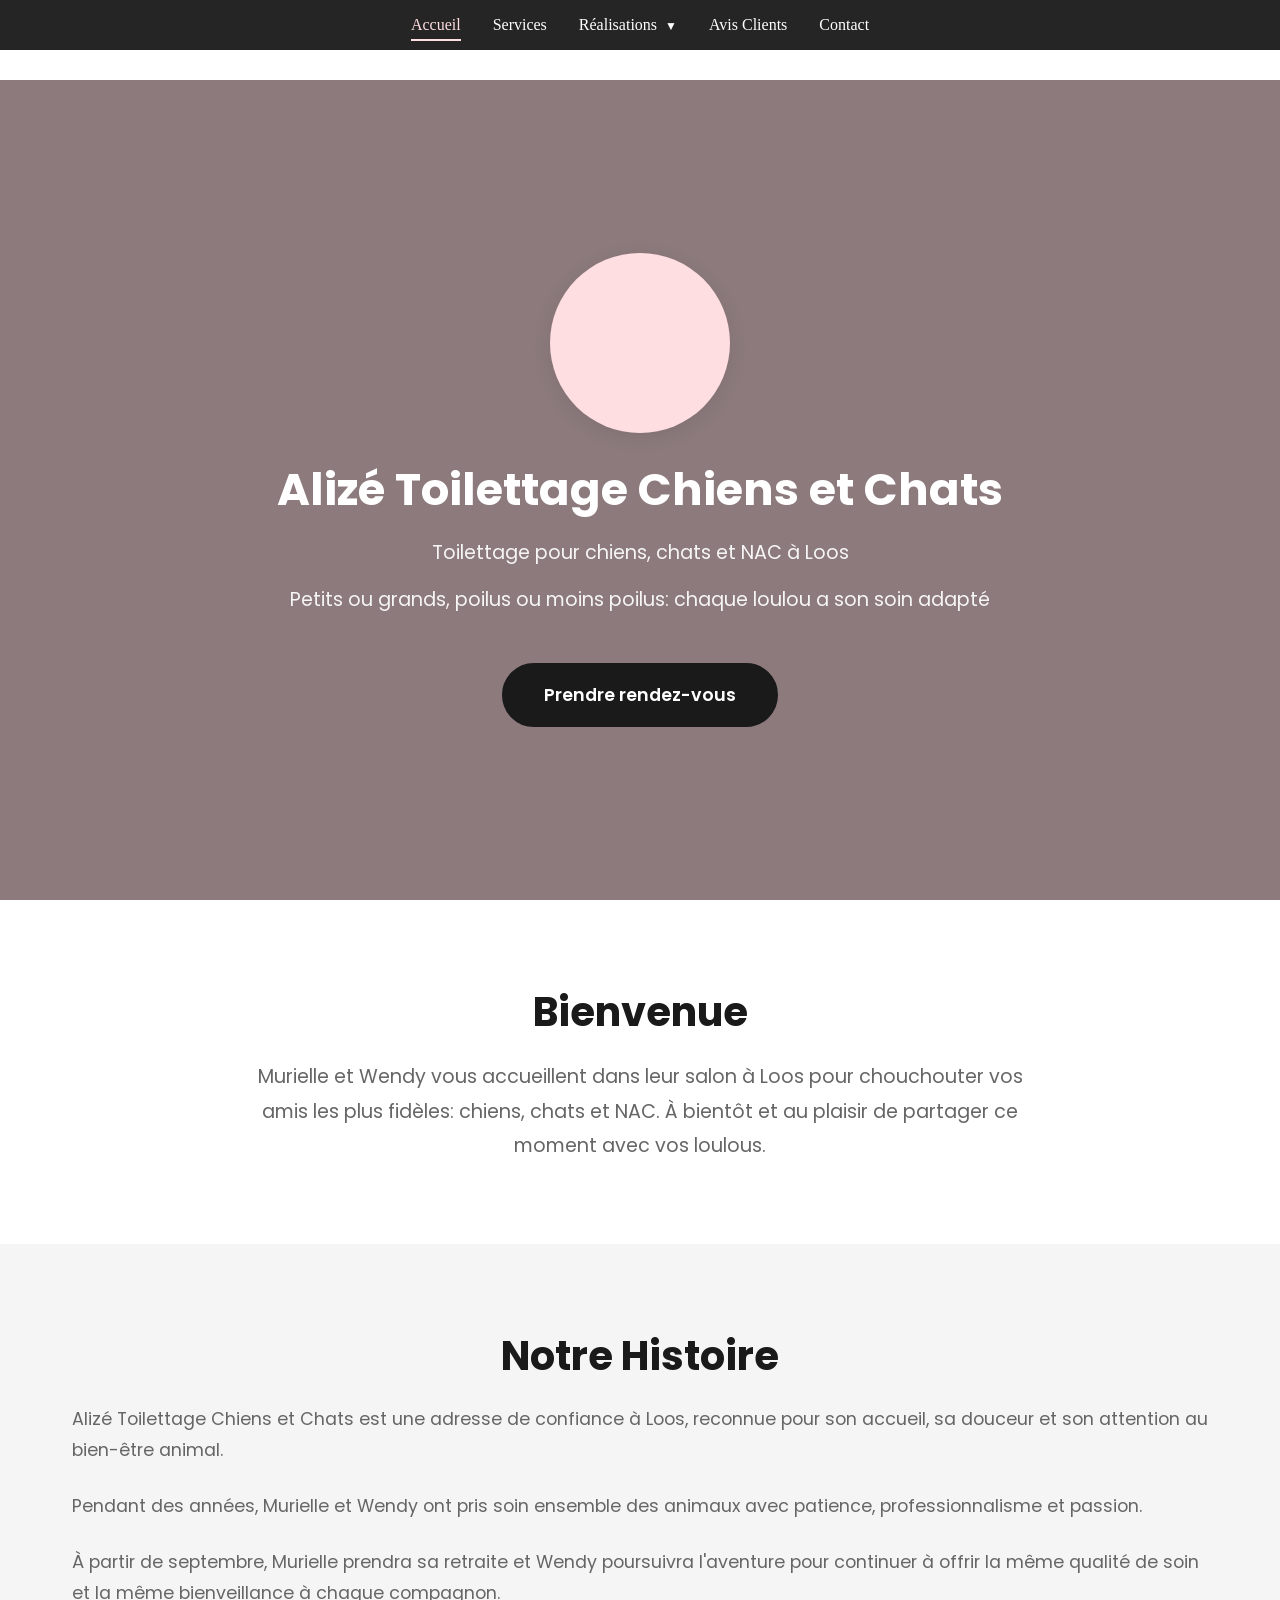
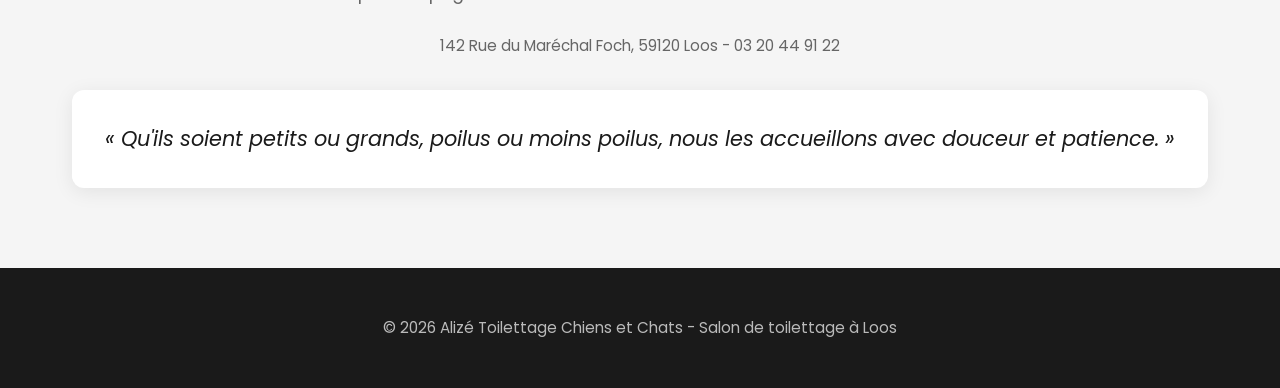
==== commit d91822ba: "avant/apres chiens" ====
--- a/index.html
+++ b/index.html
@@ -3,8 +3,8 @@
 <head>
   <meta charset="UTF-8">
   <meta name="viewport" content="width=device-width, initial-scale=1.0">
-  <title>Calicanin - Salon de Toilettage Canin et Félin</title>
-  <meta name="description" content="Salon de toilettage canin et félin à Thumeries. Prendre soin de vos animaux avec passion, amour et patience.">
+  <title>Alizé Toilettage Chiens et Chats - Salon à Loos</title>
+  <meta name="description" content="Salon de toilettage à Loos pour chiens, chats et NAC. Murielle et Wendy vous accueillent avec douceur et professionnalisme.">
   <link rel="stylesheet" href="style.css">
   <link rel="preconnect" href="https://fonts.googleapis.com">
   <link rel="preconnect" href="https://fonts.gstatic.com" crossorigin>
@@ -27,11 +27,10 @@
           Réalisations <span class="dropdown-arrow">▼</span>
         </a>
         <ul class="dropdown-menu">
+          <li><a href="realisations.html#avant-apres">Avant/Après</a></li>
           <li><a href="realisations.html#chiens">Chiens</a></li>
           <li><a href="realisations.html#chats">Chats</a></li>
-          <li><a href="realisations.html#avant-apres">Avant/Après</a></li>
-          <li><a href="realisations.html#coupes-ciseaux">Coupes Ciseaux</a></li>
-          <li><a href="realisations.html#tontes">Tontes</a></li>
+          <li><a href="realisations.html#lapins">NAC</a></li>
         </ul>
       </li>
       <li><a href="avis.html">Avis Clients</a></li>
@@ -45,11 +44,11 @@
     <section class="hero">
       <div class="hero-content">
         <div class="hero-logo">
-          <img src="assets/logo.png" alt="Logo Calicanin" class="hero-logo-image" onerror="this.style.display='none'">
+          <img src="assets/logo.png" alt="Logo Alizé Toilettage" class="hero-logo-image" onerror="this.style.display='none'">
         </div>
-        <h1>Salon de toilettage canin et félin</h1>
-        <p class="hero-subtitle">Avec passion, amour et patience</p>
-        <p class="hero-callout">À chacun son soin adapté</p>
+        <h1>Alizé Toilettage Chiens et Chats</h1>
+        <p class="hero-subtitle">Toilettage pour chiens, chats et NAC à Loos</p>
+        <p class="hero-callout">Petits ou grands, poilus ou moins poilus: chaque loulou a son soin adapté</p>
         <a href="contact.html" class="cta-button">Prendre rendez-vous</a>
       </div>
     </section>
@@ -59,7 +58,7 @@
       <div class="container">
         <h2 class="section-title">Bienvenue</h2>
         <div class="bienvenue-content">
-          <p>Je vous propose mes services pour vos animaux de compagnie dans un nouveau salon sur la place de THUMERIES. Passionnée par les animaux, je vous conseil avec des petites astuces. Toilettage de chiens et de chats.</p>
+          <p>Murielle et Wendy vous accueillent dans leur salon à Loos pour chouchouter vos amis les plus fidèles: chiens, chats et NAC. À bientôt et au plaisir de partager ce moment avec vos loulous.</p>
         </div>
       </div>
     </section>
@@ -69,18 +68,18 @@
       <div class="container">
         <h2 class="section-title">Notre Histoire</h2>
         <div class="histoire-content">
-          <p>Le salon Calicanin a vu le jour en 2012, créé par Jacqueline dans une ancienne ambulance. Après plusieurs années de devotion envers les animaux de compagnie, elle a souhaité s'installer définitivement à Thumeries.</p>
+          <p>Alizé Toilettage Chiens et Chats est une adresse de confiance à Loos, reconnue pour son accueil, sa douceur et son attention au bien-être animal.</p>
           
-          <p>C'est avec émotion que Jacqueline a transmis son savoir-faire et sa passion en prenant sa préretraite le 30 septembre, laissant derrière elle un salon reconnu pour son professionnalisme et sa douceur.</p>
+          <p>Pendant des années, Murielle et Wendy ont pris soin ensemble des animaux avec patience, professionnalisme et passion.</p>
           
-          <p>Le 7 octobre, Margot a repris le flambeau après 6 mois de formation intensive. Determinée et pleine d'energie, elle apporte un souffle nouveau tout en préservant l'esprit familial qui fait la réputation du salon.</p>
+          <p>À partir de septembre, Murielle prendra sa retraite et Wendy poursuivra l'aventure pour continuer à offrir la même qualité de soin et la même bienveillance à chaque compagnon.</p>
           
-          <div class="citation-credit">— Par Didier Dubaele (CLP) - La Voix du Nord</div>
+          <div class="citation-credit">142 Rue du Maréchal Foch, 59120 Loos - 03 20 44 91 22</div>
 
           <div class="citation">
-            <img class="citation-image" src="assets/patron.jpg" alt="Patron Calicanin" onerror="this.style.display='none'">
+            <img class="citation-image" src="assets/patron.jpg" alt="Equipe Alizé Toilettage" onerror="this.style.display='none'">
             <blockquote>
-              « J'ai confiance dans mon travail, je suis ici depuis 1 mois et je m'y plais. »
+              « Qu'ils soient petits ou grands, poilus ou moins poilus, nous les accueillons avec douceur et patience. »
             </blockquote>
           </div>
         </div>
@@ -90,7 +89,7 @@
 
   <!-- Footer -->
   <footer>
-    <p>&copy; 2024 Calicanin - Salon de toilettage canin et félin à Thumeries</p>
+    <p>&copy; 2026 Alizé Toilettage Chiens et Chats - Salon de toilettage à Loos</p>
   </footer>
 
   <script src="script.js"></script>
--- a/style.css
+++ b/style.css
@@ -1,5 +1,5 @@
 /* ================================================
-   CALICANIN - Salon de Toilettage Canin et Félin
+  ALIZE TOILETTAGE - Salon de Toilettage Chiens et Chats
    Charte Graphique: Rose pâle #ffdee1, Noir #1a1a1a, Blanc #ffffff
    ================================================ */
 
@@ -327,7 +327,8 @@
 }
 
 .cta-button:hover {
-  background-color: transparent;
+  justify-content: flex-start;
+  gap: 1rem;
   color: var(--color-noir);
   transform: translateY(-3px);
   box-shadow: var(--shadow-hover);
@@ -355,6 +356,10 @@
   background-color: var(--color-gris);
 }
 
+  font-size: 1.8rem;
+  margin-top: 1.5rem;
+  color: var(--color-noir);
+}
 .histoire-content {
   max-width: 900px;
   margin: 0 auto;
@@ -669,6 +674,31 @@
   color: var(--color-texte-clair);
 }
 
+.avis-links {
+  display: flex;
+  justify-content: center;
+  flex-wrap: wrap;
+  gap: 1rem;
+  margin: 0 auto 2.5rem;
+  max-width: 700px;
+}
+
+.avis-links a {
+  display: inline-block;
+  padding: 0.8rem 1.2rem;
+  border-radius: 999px;
+  background-color: var(--color-rose);
+  color: var(--color-noir);
+  font-weight: 600;
+  text-decoration: none;
+  transition: transform 0.2s ease, box-shadow 0.2s ease;
+}
+
+.avis-links a:hover {
+  transform: translateY(-2px);
+  box-shadow: var(--shadowdouce);
+}
+
 .avis-grid {
   display: grid;
   grid-template-columns: repeat(auto-fit, minmax(320px, 1fr));
@@ -798,7 +828,8 @@
   border-radius: 12px;
   display: flex;
   flex-direction: column;
-  justify-content: center;
+  justify-content: flex-start;
+  gap: 1rem;
 }
 
 .contact-message p {
@@ -810,6 +841,30 @@
 .contact-message .signature {
   margin-top: 2rem;
   font-weight: 600;
+}
+
+.contact-message h3 {
+  font-size: 1.8rem;
+  margin-top: 1.5rem;
+  color: var(--color-noir);
+}
+
+.contact-message .horaires-grid {
+  grid-template-columns: 1fr;
+  gap: 1rem;
+  max-width: none;
+  margin-top: 1rem;
+}
+
+.contact-message .horaires-card {
+  background-color: var(--color-blanc);
+  text-align: left;
+  padding: 1.25rem;
+}
+
+.contact-message .horaires-card h3 {
+  font-size: 1.1rem;
+  margin-bottom: 0.75rem;
 }
 
 /* ---------- Footer ---------- */
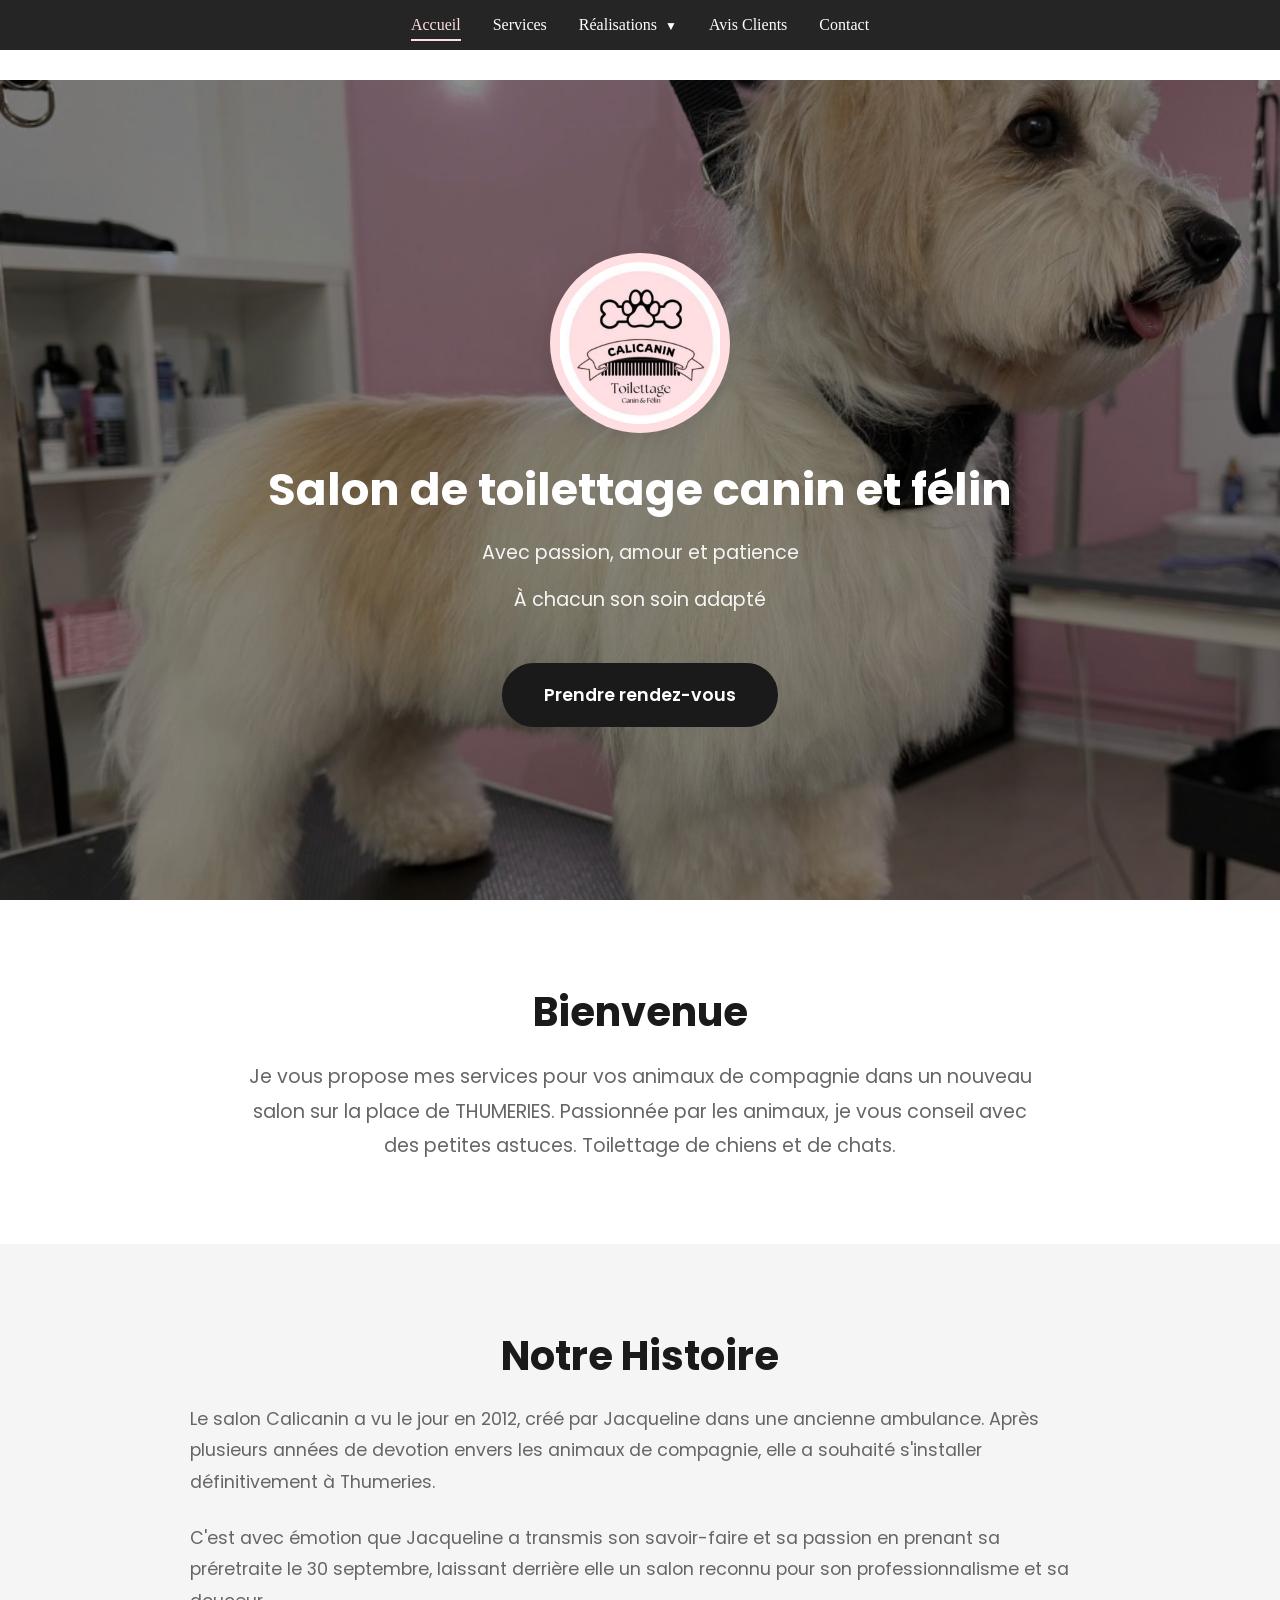
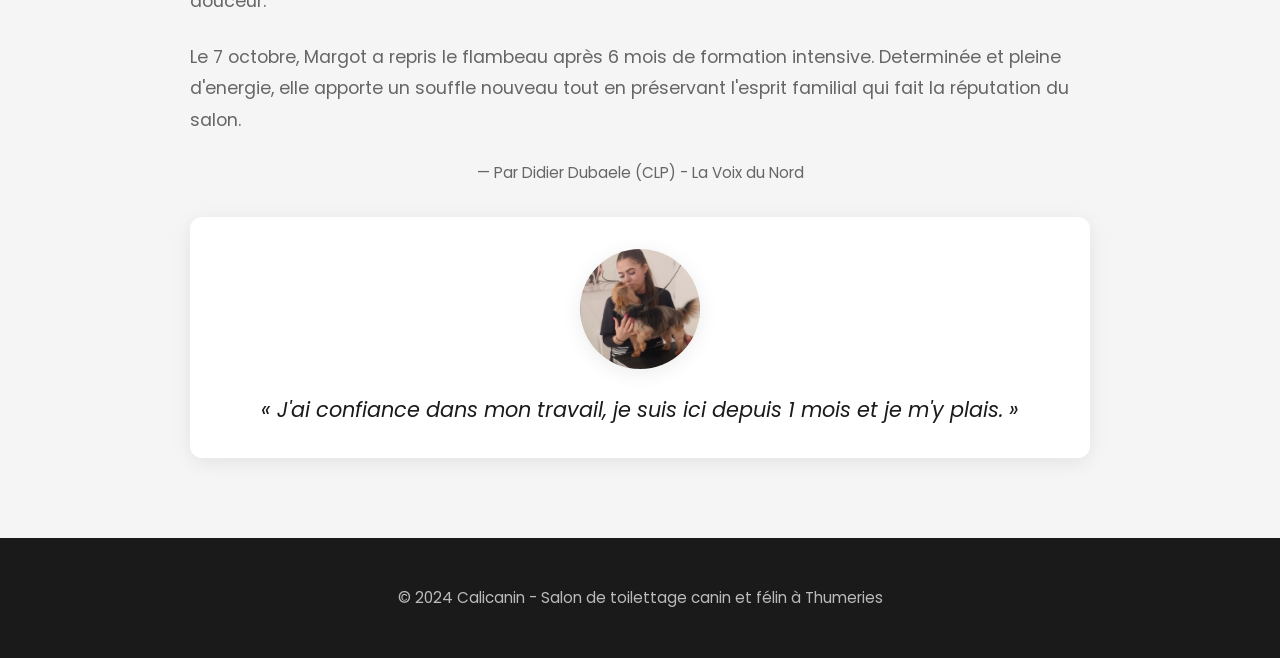
==== commit e2221720: "bug calicanin / alize" ====
--- a/index.html
+++ b/index.html
@@ -3,8 +3,8 @@
 <head>
   <meta charset="UTF-8">
   <meta name="viewport" content="width=device-width, initial-scale=1.0">
-  <title>Alizé Toilettage Chiens et Chats - Salon à Loos</title>
-  <meta name="description" content="Salon de toilettage à Loos pour chiens, chats et NAC. Murielle et Wendy vous accueillent avec douceur et professionnalisme.">
+  <title>Calicanin - Salon de Toilettage Canin et Félin</title>
+  <meta name="description" content="Salon de toilettage canin et félin à Thumeries. Prendre soin de vos animaux avec passion, amour et patience.">
   <link rel="stylesheet" href="style.css">
   <link rel="preconnect" href="https://fonts.googleapis.com">
   <link rel="preconnect" href="https://fonts.gstatic.com" crossorigin>
@@ -27,10 +27,11 @@
           Réalisations <span class="dropdown-arrow">▼</span>
         </a>
         <ul class="dropdown-menu">
-          <li><a href="realisations.html#avant-apres">Avant/Après</a></li>
           <li><a href="realisations.html#chiens">Chiens</a></li>
           <li><a href="realisations.html#chats">Chats</a></li>
-          <li><a href="realisations.html#lapins">NAC</a></li>
+          <li><a href="realisations.html#avant-apres">Avant/Après</a></li>
+          <li><a href="realisations.html#coupes-ciseaux">Coupes Ciseaux</a></li>
+          <li><a href="realisations.html#tontes">Tontes</a></li>
         </ul>
       </li>
       <li><a href="avis.html">Avis Clients</a></li>
@@ -44,11 +45,11 @@
     <section class="hero">
       <div class="hero-content">
         <div class="hero-logo">
-          <img src="assets/logo.png" alt="Logo Alizé Toilettage" class="hero-logo-image" onerror="this.style.display='none'">
+          <img src="assets/logo.png" alt="Logo Calicanin" class="hero-logo-image" onerror="this.style.display='none'">
         </div>
-        <h1>Alizé Toilettage Chiens et Chats</h1>
-        <p class="hero-subtitle">Toilettage pour chiens, chats et NAC à Loos</p>
-        <p class="hero-callout">Petits ou grands, poilus ou moins poilus: chaque loulou a son soin adapté</p>
+        <h1>Salon de toilettage canin et félin</h1>
+        <p class="hero-subtitle">Avec passion, amour et patience</p>
+        <p class="hero-callout">À chacun son soin adapté</p>
         <a href="contact.html" class="cta-button">Prendre rendez-vous</a>
       </div>
     </section>
@@ -58,7 +59,7 @@
       <div class="container">
         <h2 class="section-title">Bienvenue</h2>
         <div class="bienvenue-content">
-          <p>Murielle et Wendy vous accueillent dans leur salon à Loos pour chouchouter vos amis les plus fidèles: chiens, chats et NAC. À bientôt et au plaisir de partager ce moment avec vos loulous.</p>
+          <p>Je vous propose mes services pour vos animaux de compagnie dans un nouveau salon sur la place de THUMERIES. Passionnée par les animaux, je vous conseil avec des petites astuces. Toilettage de chiens et de chats.</p>
         </div>
       </div>
     </section>
@@ -68,18 +69,18 @@
       <div class="container">
         <h2 class="section-title">Notre Histoire</h2>
         <div class="histoire-content">
-          <p>Alizé Toilettage Chiens et Chats est une adresse de confiance à Loos, reconnue pour son accueil, sa douceur et son attention au bien-être animal.</p>
+          <p>Le salon Calicanin a vu le jour en 2012, créé par Jacqueline dans une ancienne ambulance. Après plusieurs années de devotion envers les animaux de compagnie, elle a souhaité s'installer définitivement à Thumeries.</p>
           
-          <p>Pendant des années, Murielle et Wendy ont pris soin ensemble des animaux avec patience, professionnalisme et passion.</p>
+          <p>C'est avec émotion que Jacqueline a transmis son savoir-faire et sa passion en prenant sa préretraite le 30 septembre, laissant derrière elle un salon reconnu pour son professionnalisme et sa douceur.</p>
           
-          <p>À partir de septembre, Murielle prendra sa retraite et Wendy poursuivra l'aventure pour continuer à offrir la même qualité de soin et la même bienveillance à chaque compagnon.</p>
+          <p>Le 7 octobre, Margot a repris le flambeau après 6 mois de formation intensive. Determinée et pleine d'energie, elle apporte un souffle nouveau tout en préservant l'esprit familial qui fait la réputation du salon.</p>
           
-          <div class="citation-credit">142 Rue du Maréchal Foch, 59120 Loos - 03 20 44 91 22</div>
+          <div class="citation-credit">— Par Didier Dubaele (CLP) - La Voix du Nord</div>
 
           <div class="citation">
-            <img class="citation-image" src="assets/patron.jpg" alt="Equipe Alizé Toilettage" onerror="this.style.display='none'">
+            <img class="citation-image" src="assets/patron.jpg" alt="Patron Calicanin" onerror="this.style.display='none'">
             <blockquote>
-              « Qu'ils soient petits ou grands, poilus ou moins poilus, nous les accueillons avec douceur et patience. »
+              « J'ai confiance dans mon travail, je suis ici depuis 1 mois et je m'y plais. »
             </blockquote>
           </div>
         </div>
@@ -89,7 +90,7 @@
 
   <!-- Footer -->
   <footer>
-    <p>&copy; 2026 Alizé Toilettage Chiens et Chats - Salon de toilettage à Loos</p>
+    <p>&copy; 2024 Calicanin - Salon de toilettage canin et félin à Thumeries</p>
   </footer>
 
   <script src="script.js"></script>
--- a/style.css
+++ b/style.css
@@ -1,5 +1,5 @@
 /* ================================================
-  ALIZE TOILETTAGE - Salon de Toilettage Chiens et Chats
+   CALICANIN - Salon de Toilettage Canin et Félin
    Charte Graphique: Rose pâle #ffdee1, Noir #1a1a1a, Blanc #ffffff
    ================================================ */
 
@@ -327,8 +327,7 @@
 }
 
 .cta-button:hover {
-  justify-content: flex-start;
-  gap: 1rem;
+  background-color: transparent;
   color: var(--color-noir);
   transform: translateY(-3px);
   box-shadow: var(--shadow-hover);
@@ -356,10 +355,6 @@
   background-color: var(--color-gris);
 }
 
-  font-size: 1.8rem;
-  margin-top: 1.5rem;
-  color: var(--color-noir);
-}
 .histoire-content {
   max-width: 900px;
   margin: 0 auto;
@@ -674,31 +669,6 @@
   color: var(--color-texte-clair);
 }
 
-.avis-links {
-  display: flex;
-  justify-content: center;
-  flex-wrap: wrap;
-  gap: 1rem;
-  margin: 0 auto 2.5rem;
-  max-width: 700px;
-}
-
-.avis-links a {
-  display: inline-block;
-  padding: 0.8rem 1.2rem;
-  border-radius: 999px;
-  background-color: var(--color-rose);
-  color: var(--color-noir);
-  font-weight: 600;
-  text-decoration: none;
-  transition: transform 0.2s ease, box-shadow 0.2s ease;
-}
-
-.avis-links a:hover {
-  transform: translateY(-2px);
-  box-shadow: var(--shadowdouce);
-}
-
 .avis-grid {
   display: grid;
   grid-template-columns: repeat(auto-fit, minmax(320px, 1fr));
@@ -828,8 +798,7 @@
   border-radius: 12px;
   display: flex;
   flex-direction: column;
-  justify-content: flex-start;
-  gap: 1rem;
+  justify-content: center;
 }
 
 .contact-message p {
@@ -841,30 +810,6 @@
 .contact-message .signature {
   margin-top: 2rem;
   font-weight: 600;
-}
-
-.contact-message h3 {
-  font-size: 1.8rem;
-  margin-top: 1.5rem;
-  color: var(--color-noir);
-}
-
-.contact-message .horaires-grid {
-  grid-template-columns: 1fr;
-  gap: 1rem;
-  max-width: none;
-  margin-top: 1rem;
-}
-
-.contact-message .horaires-card {
-  background-color: var(--color-blanc);
-  text-align: left;
-  padding: 1.25rem;
-}
-
-.contact-message .horaires-card h3 {
-  font-size: 1.1rem;
-  margin-bottom: 0.75rem;
 }
 
 /* ---------- Footer ---------- */
